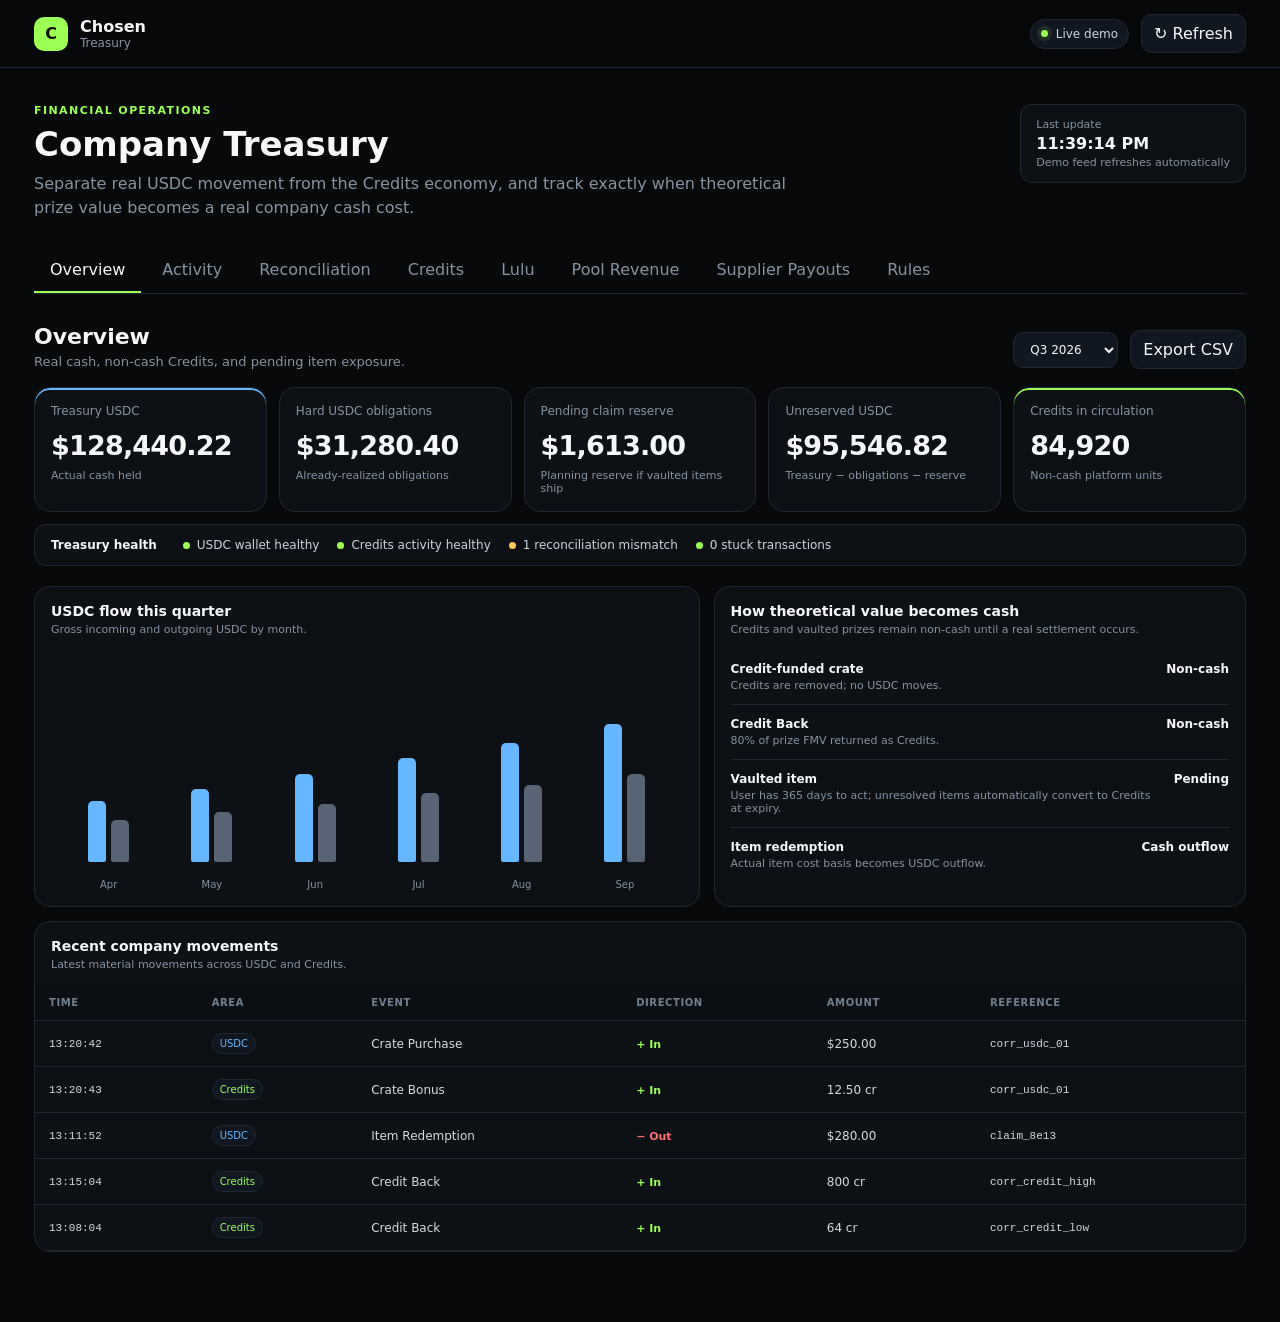
==== bootstrap.html @ 19552c27 "Serve latest treasury policy UI directly on Vercel" ====
<!doctype html>
<html lang="en">
<head>
  <meta charset="utf-8" />
  <meta name="viewport" content="width=device-width,initial-scale=1" />
  <title>Chosen Treasury</title>
  <style>html,body{margin:0;background:#07090b;color:#f5f7f9;font-family:Inter,system-ui,sans-serif}.loading{min-height:100vh;display:grid;place-items:center;color:#8793a1;font-size:14px}</style>
</head>
<body>
  <div class="loading">Loading Chosen Treasury…</div>
  <script>
    (async function () {
      const version = '20260912-3';
      const response = await fetch('/index.html?base=' + version, { cache: 'no-store' });
      if (!response.ok) throw new Error('Could not load treasury base: ' + response.status);
      let html = await response.text();
      const policy = '<scr' + 'ipt src="/policy-overrides.js?v=' + version + '"></scr' + 'ipt>';
      const fixes = '<scr' + 'ipt src="/policy-fixes.js?v=' + version + '"></scr' + 'ipt>';
      if (!html.includes('policy-overrides.js')) html = html.replace('</body>', policy + '\n' + fixes + '\n</body>');
      else if (!html.includes('policy-fixes.js')) html = html.replace('</body>', fixes + '\n</body>');
      document.open();
      document.write(html);
      document.close();
    })().catch(function (error) {
      document.body.innerHTML = '<div class="loading">Treasury failed to load: ' + String(error.message || error) + '</div>';
    });
  </script>
</body>
</html>
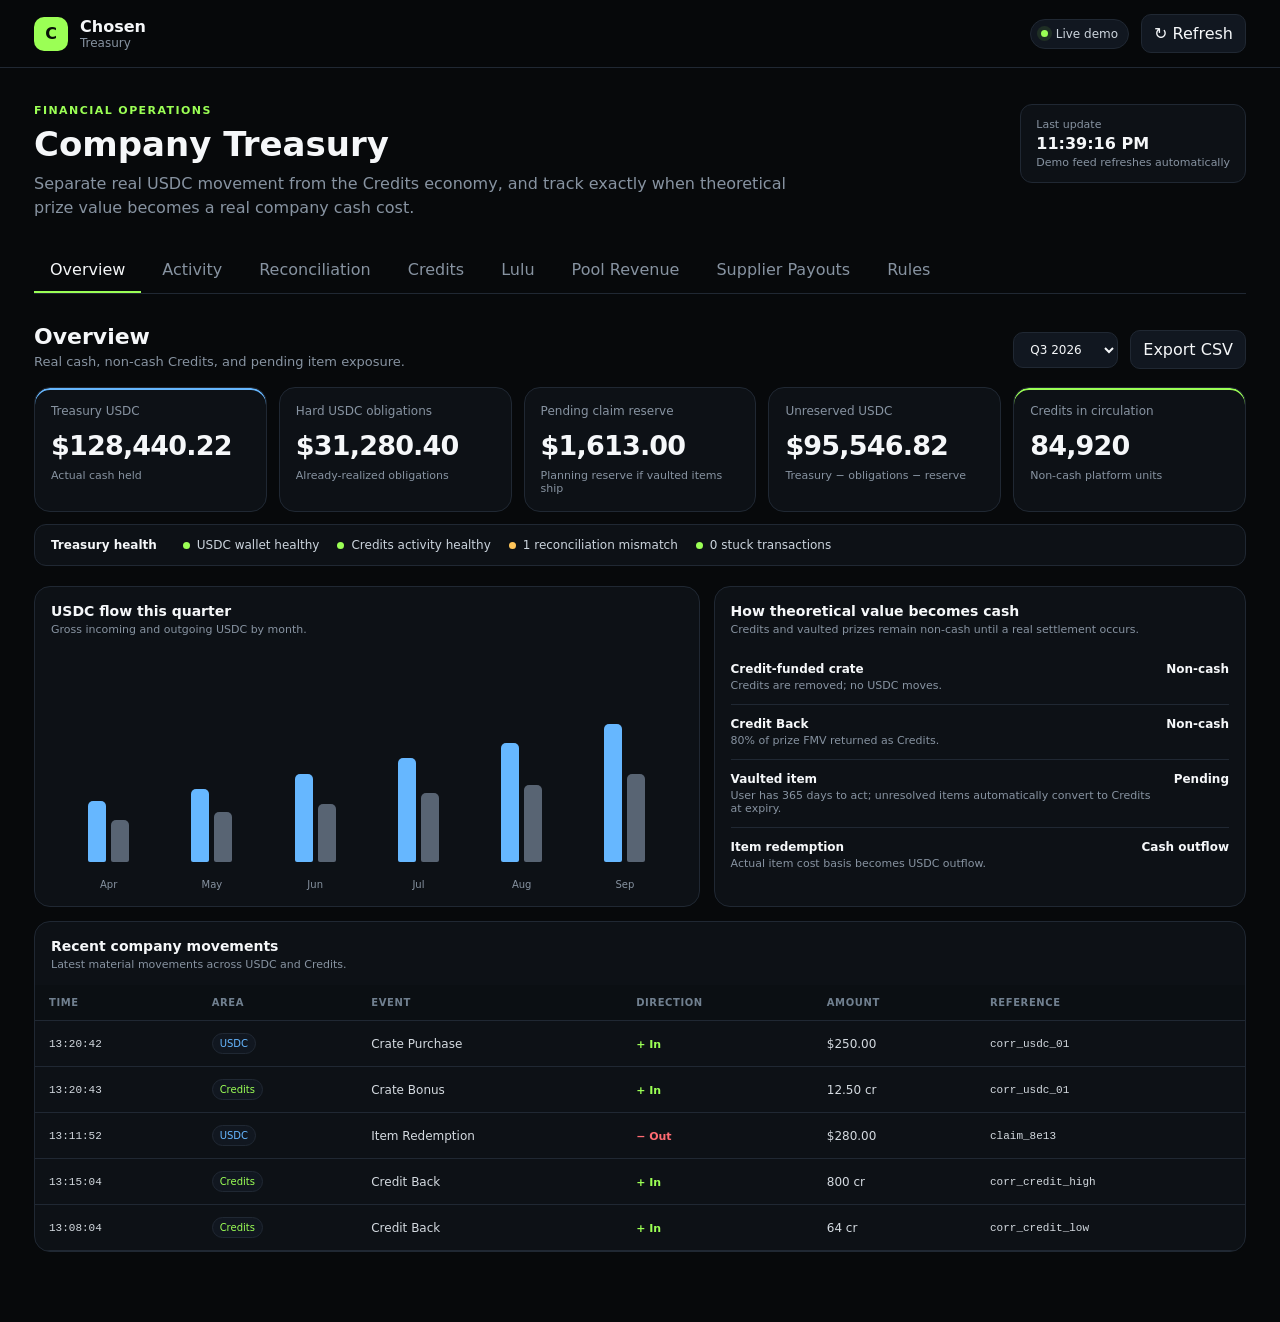
==== commit e02f6114: "Load final Auto Credit Back policy on treasury root" ====
--- a/bootstrap.html
+++ b/bootstrap.html
@@ -10,14 +10,19 @@
   <div class="loading">Loading Chosen Treasury…</div>
   <script>
     (async function () {
-      const version = '20260912-3';
+      const version = '20260912-4';
       const response = await fetch('/index.html?base=' + version, { cache: 'no-store' });
       if (!response.ok) throw new Error('Could not load treasury base: ' + response.status);
       let html = await response.text();
       const policy = '<scr' + 'ipt src="/policy-overrides.js?v=' + version + '"></scr' + 'ipt>';
       const fixes = '<scr' + 'ipt src="/policy-fixes.js?v=' + version + '"></scr' + 'ipt>';
-      if (!html.includes('policy-overrides.js')) html = html.replace('</body>', policy + '\n' + fixes + '\n</body>');
-      else if (!html.includes('policy-fixes.js')) html = html.replace('</body>', fixes + '\n</body>');
+      const autoCredit = '<scr' + 'ipt src="/auto-credit-back-final.js?v=' + version + '"></scr' + 'ipt>';
+      if (!html.includes('policy-overrides.js')) {
+        html = html.replace('</body>', policy + '\n' + fixes + '\n' + autoCredit + '\n</body>');
+      } else {
+        if (!html.includes('policy-fixes.js')) html = html.replace('</body>', fixes + '\n</body>');
+        if (!html.includes('auto-credit-back-final.js')) html = html.replace('</body>', autoCredit + '\n</body>');
+      }
       document.open();
       document.write(html);
       document.close();
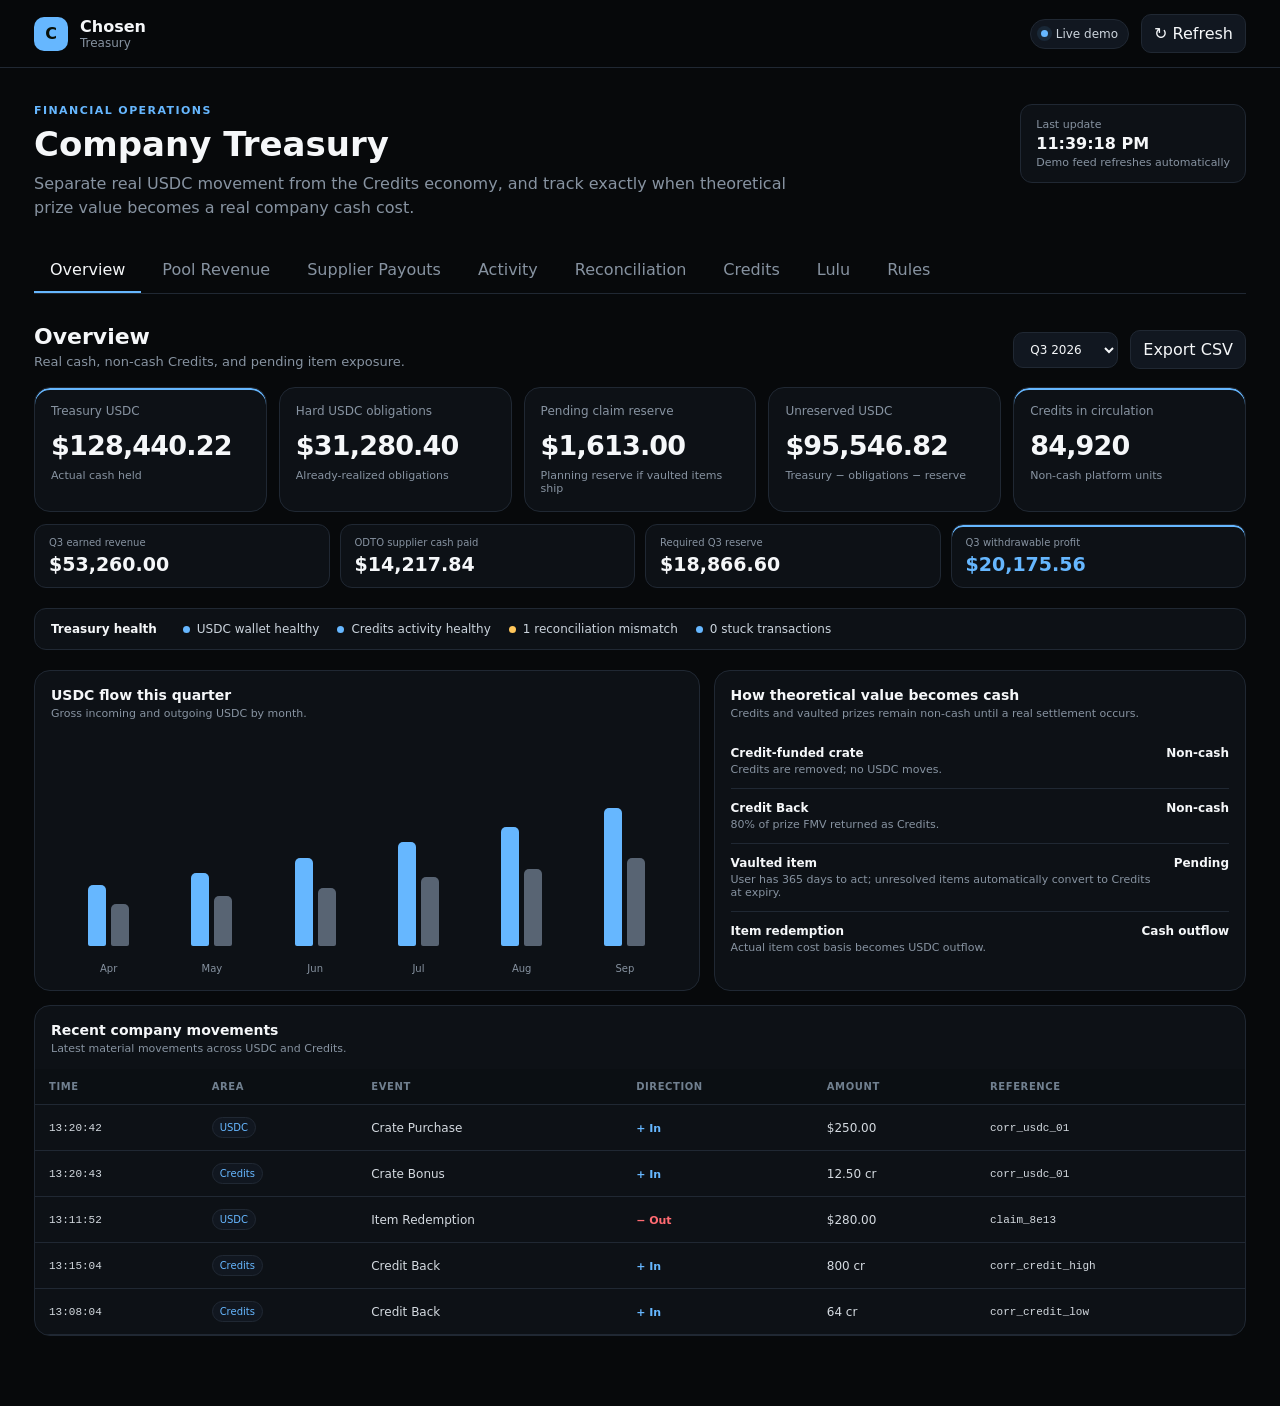
==== commit 5368e88d: "Load ODTO supplier and quarterly profit model" ====
--- a/bootstrap.html
+++ b/bootstrap.html
@@ -10,18 +10,20 @@
   <div class="loading">Loading Chosen Treasury…</div>
   <script>
     (async function () {
-      const version = '20260912-4';
+      const version = '20260912-5';
       const response = await fetch('/index.html?base=' + version, { cache: 'no-store' });
       if (!response.ok) throw new Error('Could not load treasury base: ' + response.status);
       let html = await response.text();
       const policy = '<scr' + 'ipt src="/policy-overrides.js?v=' + version + '"></scr' + 'ipt>';
       const fixes = '<scr' + 'ipt src="/policy-fixes.js?v=' + version + '"></scr' + 'ipt>';
       const autoCredit = '<scr' + 'ipt src="/auto-credit-back-final.js?v=' + version + '"></scr' + 'ipt>';
+      const finance = '<scr' + 'ipt src="/finance-live-data.js?v=' + version + '"></scr' + 'ipt>';
       if (!html.includes('policy-overrides.js')) {
-        html = html.replace('</body>', policy + '\n' + fixes + '\n' + autoCredit + '\n</body>');
+        html = html.replace('</body>', policy + '\n' + fixes + '\n' + autoCredit + '\n' + finance + '\n</body>');
       } else {
         if (!html.includes('policy-fixes.js')) html = html.replace('</body>', fixes + '\n</body>');
         if (!html.includes('auto-credit-back-final.js')) html = html.replace('</body>', autoCredit + '\n</body>');
+        if (!html.includes('finance-live-data.js')) html = html.replace('</body>', finance + '\n</body>');
       }
       document.open();
       document.write(html);
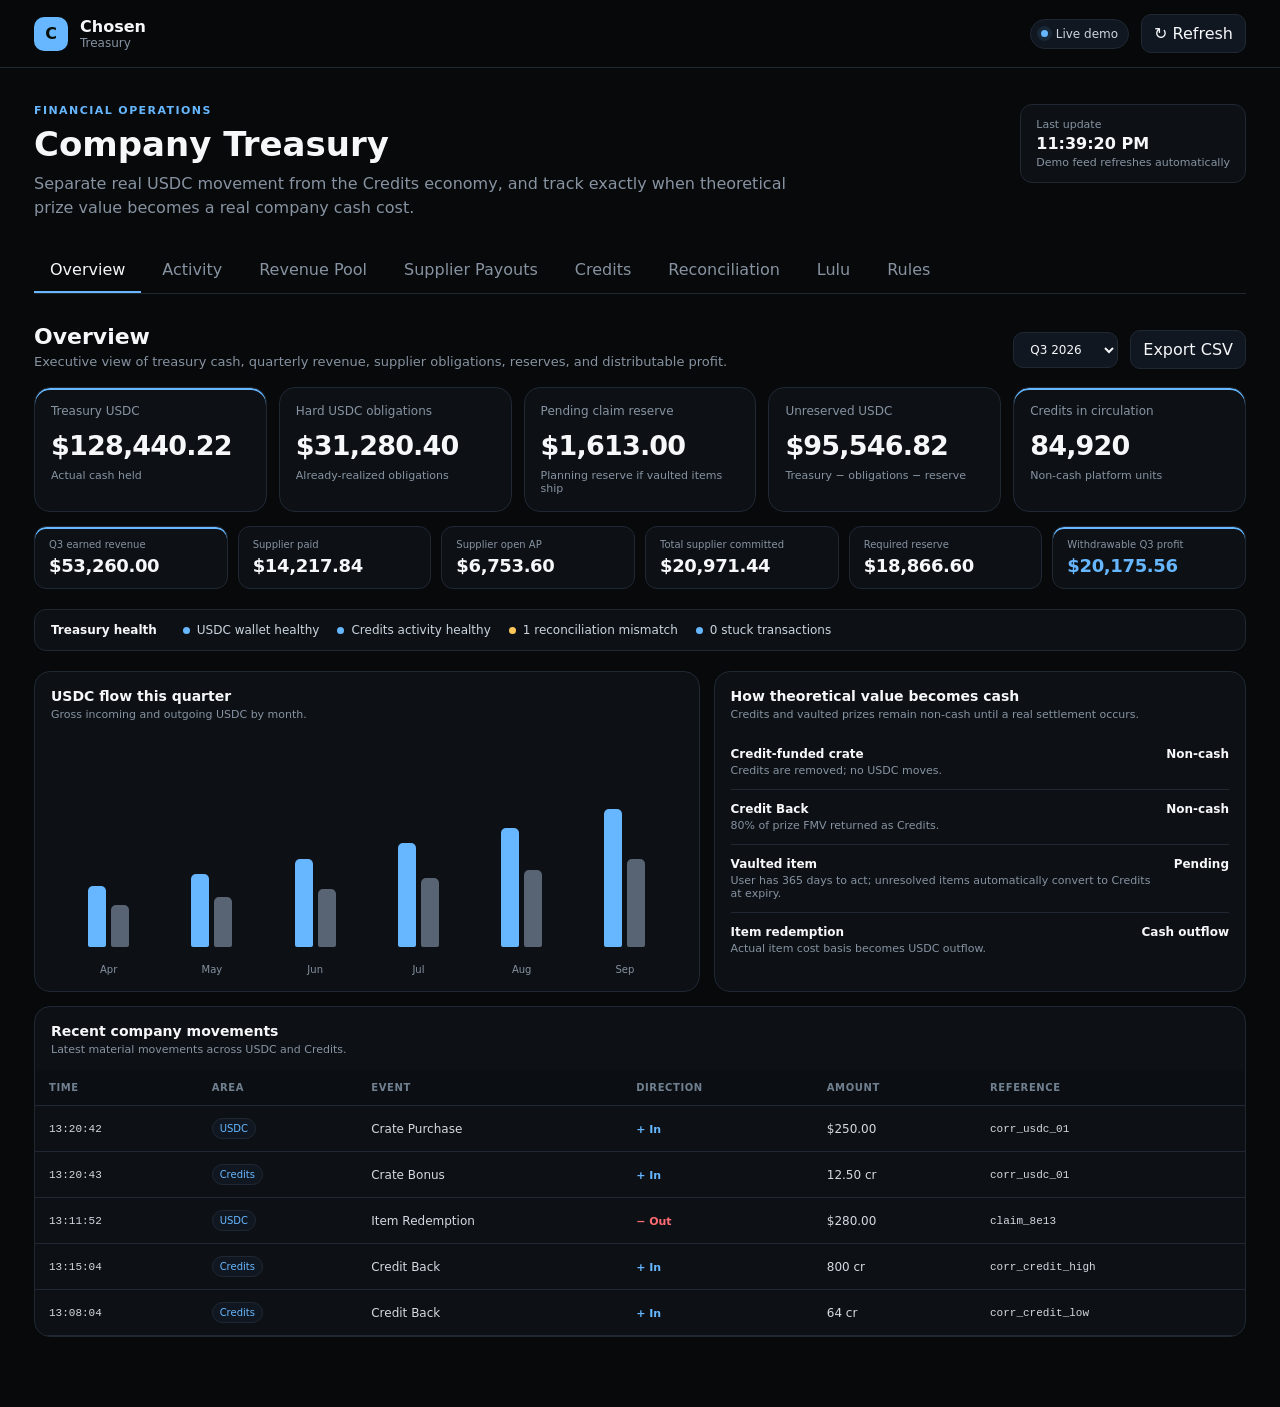
==== commit 7d4b823e: "Load final dashboard structure after finance model" ====
--- a/bootstrap.html
+++ b/bootstrap.html
@@ -10,7 +10,7 @@
   <div class="loading">Loading Chosen Treasury…</div>
   <script>
     (async function () {
-      const version = '20260912-5';
+      const version = '20260912-6';
       const response = await fetch('/index.html?base=' + version, { cache: 'no-store' });
       if (!response.ok) throw new Error('Could not load treasury base: ' + response.status);
       let html = await response.text();
@@ -18,12 +18,14 @@
       const fixes = '<scr' + 'ipt src="/policy-fixes.js?v=' + version + '"></scr' + 'ipt>';
       const autoCredit = '<scr' + 'ipt src="/auto-credit-back-final.js?v=' + version + '"></scr' + 'ipt>';
       const finance = '<scr' + 'ipt src="/finance-live-data.js?v=' + version + '"></scr' + 'ipt>';
+      const structure = '<scr' + 'ipt src="/dashboard-structure.js?v=' + version + '"></scr' + 'ipt>';
       if (!html.includes('policy-overrides.js')) {
-        html = html.replace('</body>', policy + '\n' + fixes + '\n' + autoCredit + '\n' + finance + '\n</body>');
+        html = html.replace('</body>', policy + '\n' + fixes + '\n' + autoCredit + '\n' + finance + '\n' + structure + '\n</body>');
       } else {
         if (!html.includes('policy-fixes.js')) html = html.replace('</body>', fixes + '\n</body>');
         if (!html.includes('auto-credit-back-final.js')) html = html.replace('</body>', autoCredit + '\n</body>');
         if (!html.includes('finance-live-data.js')) html = html.replace('</body>', finance + '\n</body>');
+        if (!html.includes('dashboard-structure.js')) html = html.replace('</body>', structure + '\n</body>');
       }
       document.open();
       document.write(html);
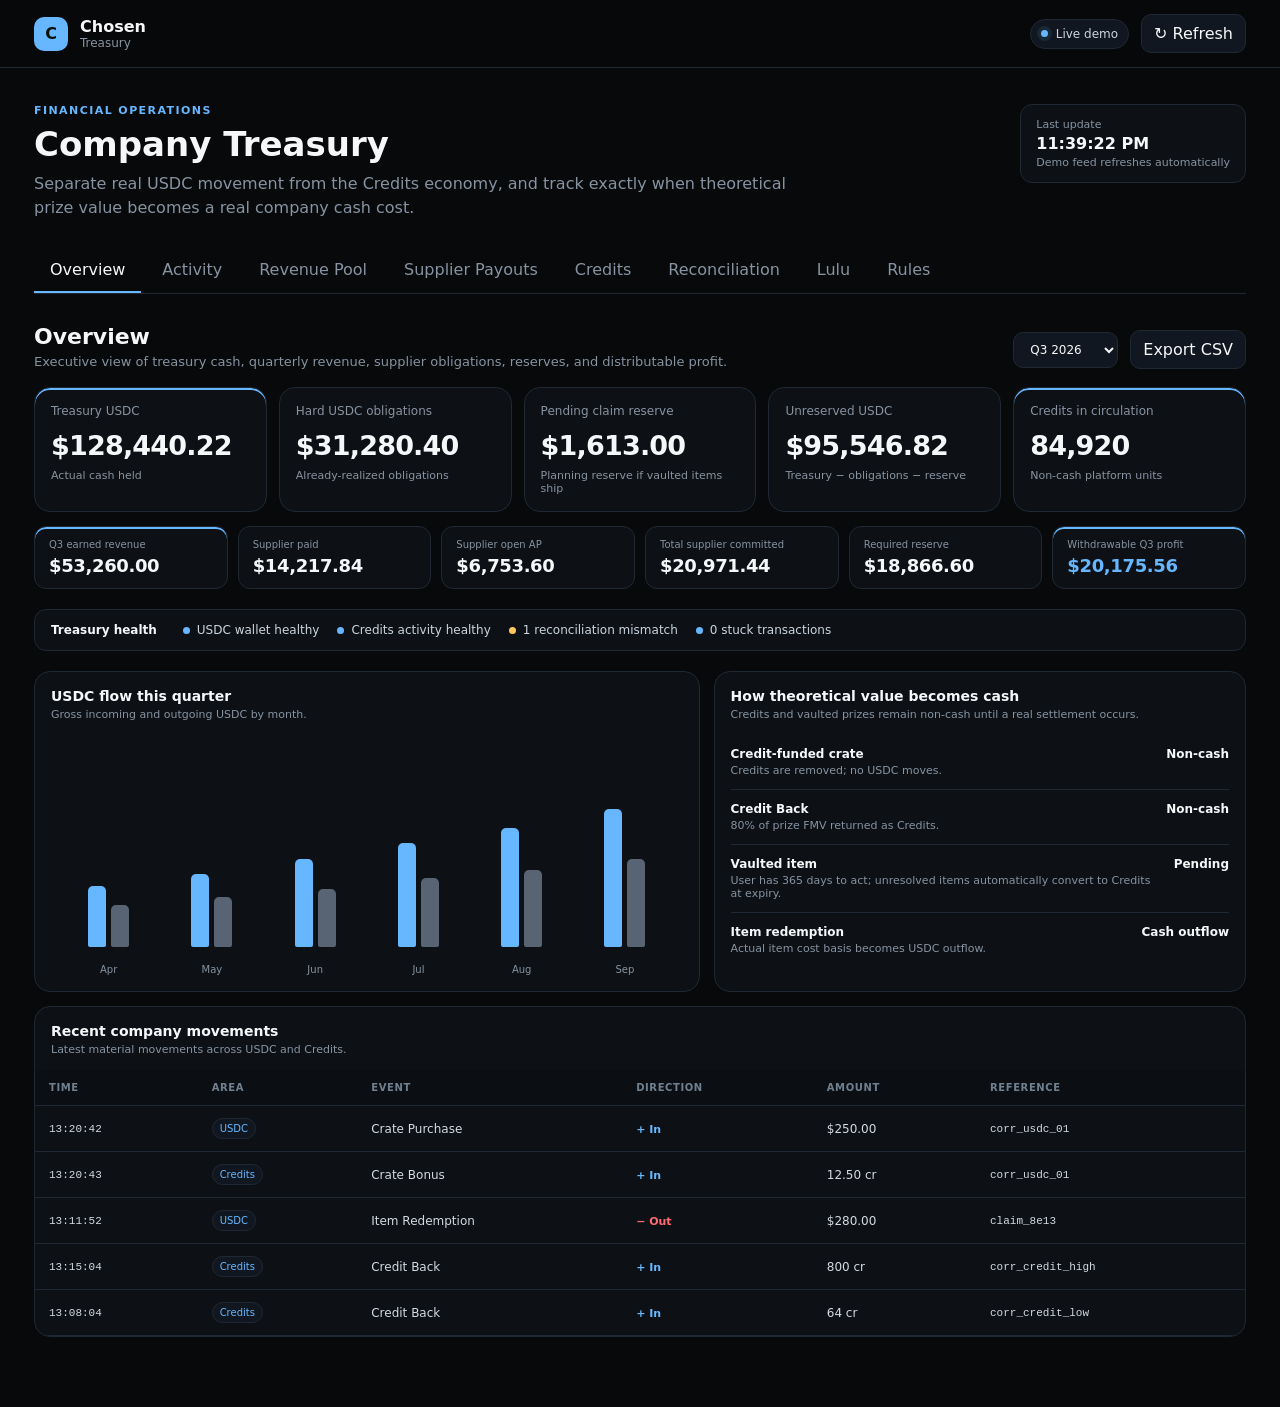
==== commit 87cc0219: "Bump treasury bootstrap asset version" ====
--- a/bootstrap.html
+++ b/bootstrap.html
@@ -10,7 +10,7 @@
   <div class="loading">Loading Chosen Treasury…</div>
   <script>
     (async function () {
-      const version = '20260912-6';
+      const version = '20260912-7';
       const response = await fetch('/index.html?base=' + version, { cache: 'no-store' });
       if (!response.ok) throw new Error('Could not load treasury base: ' + response.status);
       let html = await response.text();
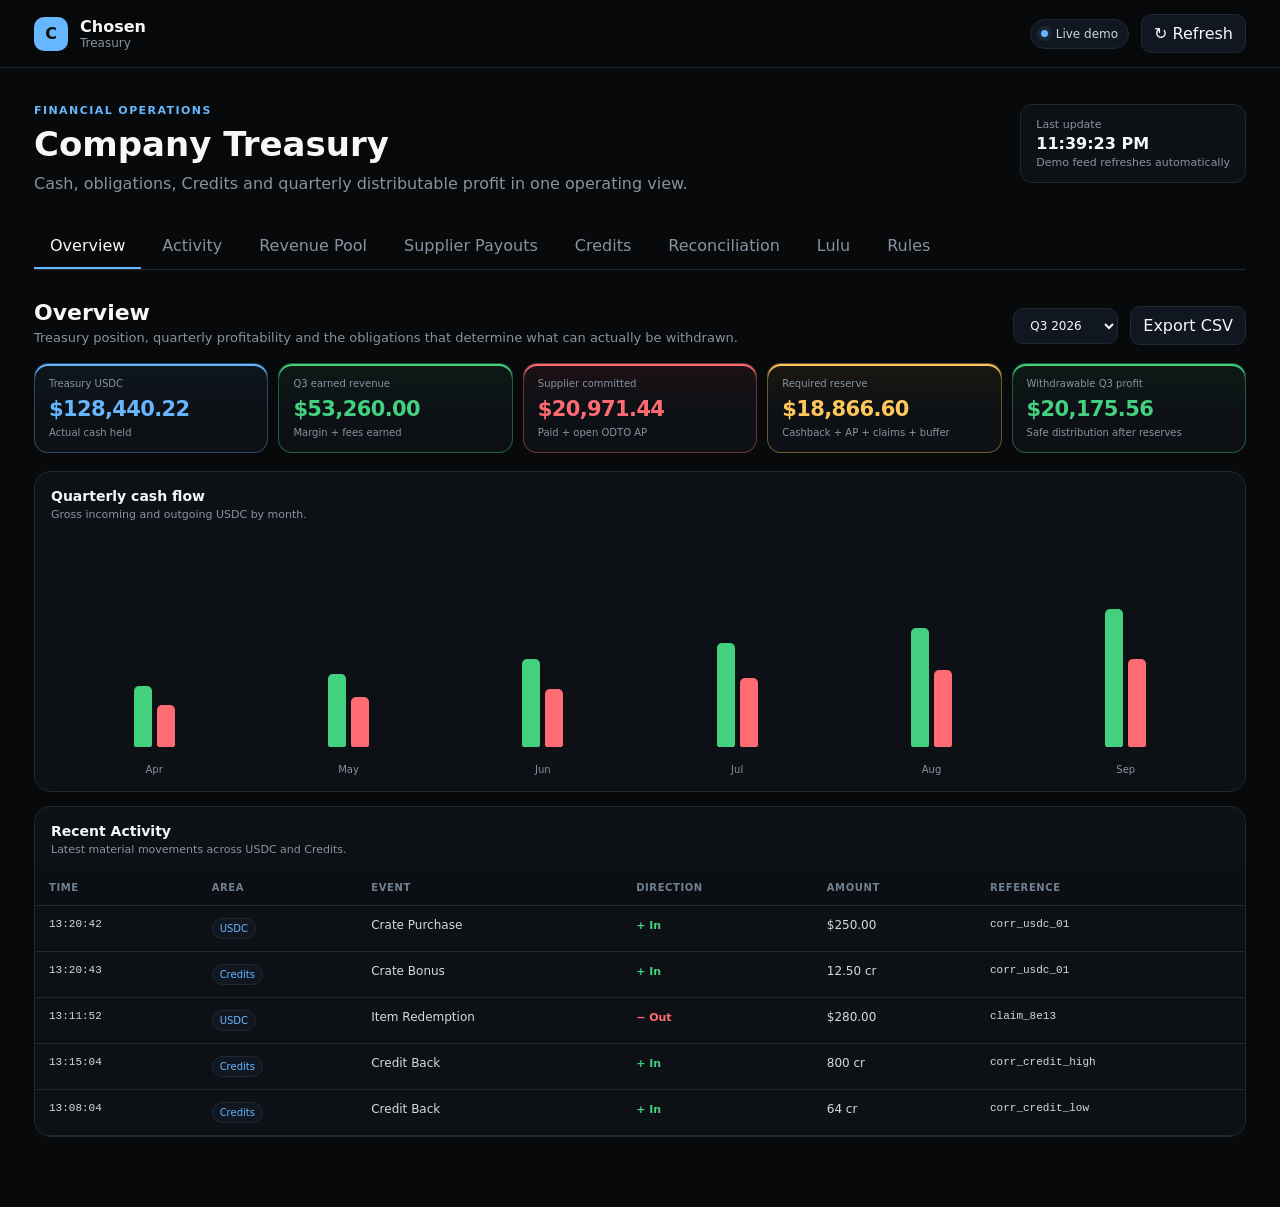
==== commit 82674e45: "Remove duplicate legacy overlays from treasury bootstrap" ====
--- a/bootstrap.html
+++ b/bootstrap.html
@@ -10,23 +10,10 @@
   <div class="loading">Loading Chosen Treasury…</div>
   <script>
     (async function () {
-      const version = '20260912-7';
+      const version = '20260912-8';
       const response = await fetch('/index.html?base=' + version, { cache: 'no-store' });
       if (!response.ok) throw new Error('Could not load treasury base: ' + response.status);
-      let html = await response.text();
-      const policy = '<scr' + 'ipt src="/policy-overrides.js?v=' + version + '"></scr' + 'ipt>';
-      const fixes = '<scr' + 'ipt src="/policy-fixes.js?v=' + version + '"></scr' + 'ipt>';
-      const autoCredit = '<scr' + 'ipt src="/auto-credit-back-final.js?v=' + version + '"></scr' + 'ipt>';
-      const finance = '<scr' + 'ipt src="/finance-live-data.js?v=' + version + '"></scr' + 'ipt>';
-      const structure = '<scr' + 'ipt src="/dashboard-structure.js?v=' + version + '"></scr' + 'ipt>';
-      if (!html.includes('policy-overrides.js')) {
-        html = html.replace('</body>', policy + '\n' + fixes + '\n' + autoCredit + '\n' + finance + '\n' + structure + '\n</body>');
-      } else {
-        if (!html.includes('policy-fixes.js')) html = html.replace('</body>', fixes + '\n</body>');
-        if (!html.includes('auto-credit-back-final.js')) html = html.replace('</body>', autoCredit + '\n</body>');
-        if (!html.includes('finance-live-data.js')) html = html.replace('</body>', finance + '\n</body>');
-        if (!html.includes('dashboard-structure.js')) html = html.replace('</body>', structure + '\n</body>');
-      }
+      const html = await response.text();
       document.open();
       document.write(html);
       document.close();
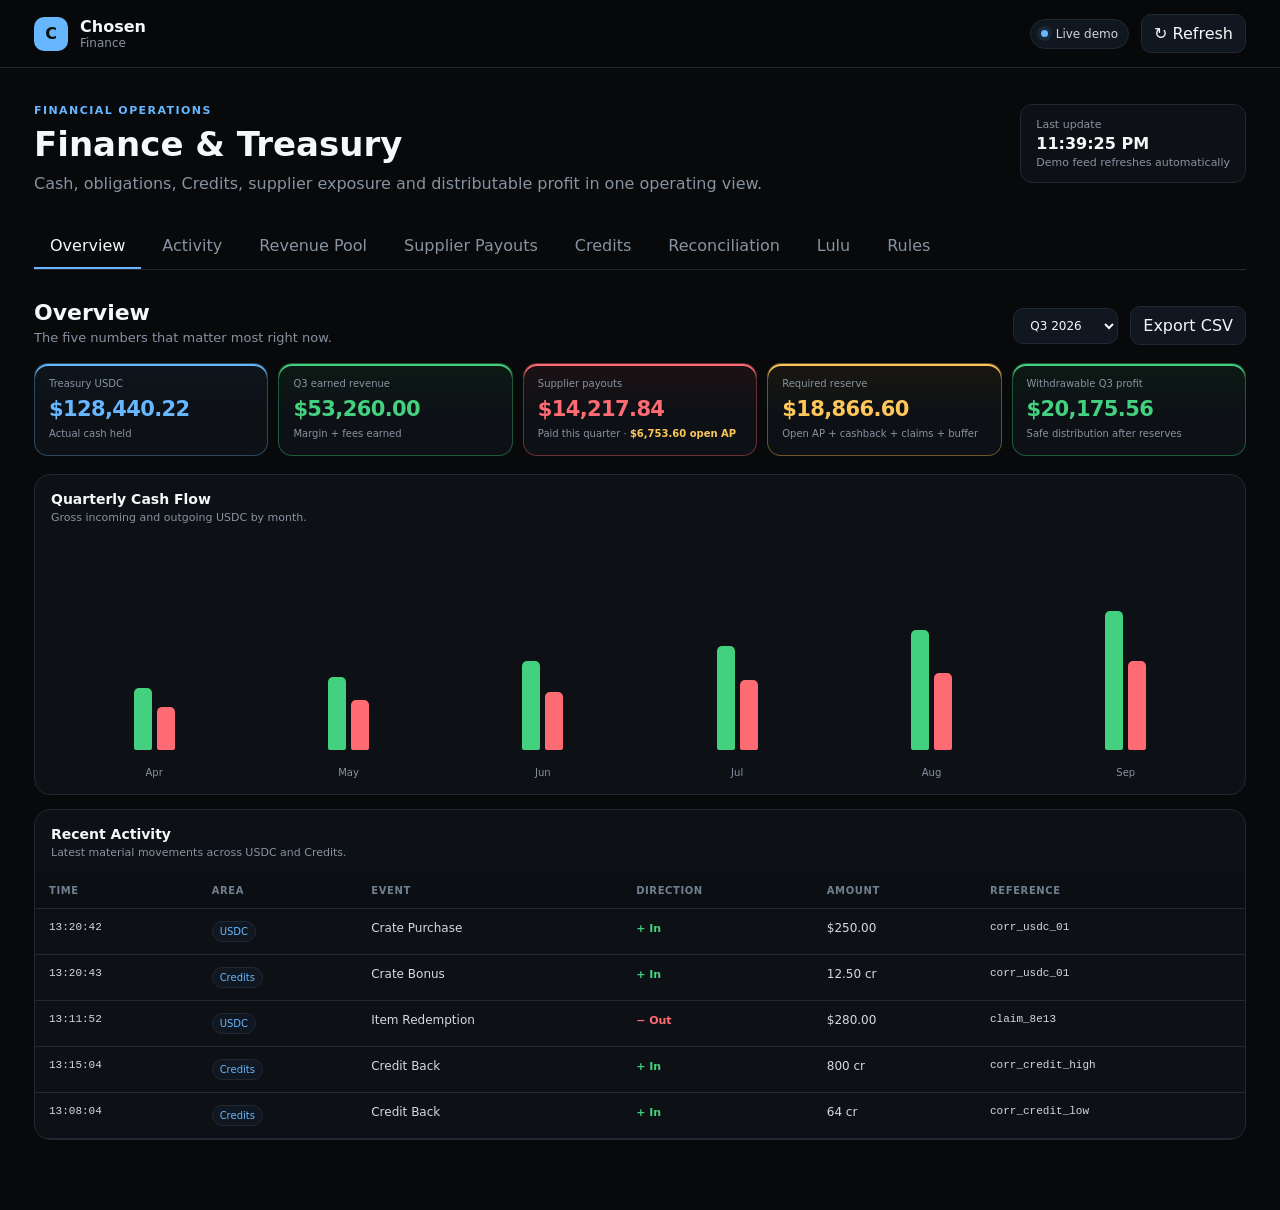
==== commit c7f9aa7a: "Rename bootstrap fallback to Chosen Finance" ====
--- a/bootstrap.html
+++ b/bootstrap.html
@@ -3,22 +3,22 @@
 <head>
   <meta charset="utf-8" />
   <meta name="viewport" content="width=device-width,initial-scale=1" />
-  <title>Chosen Treasury</title>
+  <title>Chosen Finance</title>
   <style>html,body{margin:0;background:#07090b;color:#f5f7f9;font-family:Inter,system-ui,sans-serif}.loading{min-height:100vh;display:grid;place-items:center;color:#8793a1;font-size:14px}</style>
 </head>
 <body>
-  <div class="loading">Loading Chosen Treasury…</div>
+  <div class="loading">Loading Chosen Finance…</div>
   <script>
     (async function () {
-      const version = '20260912-8';
+      const version = '20260912-9';
       const response = await fetch('/index.html?base=' + version, { cache: 'no-store' });
-      if (!response.ok) throw new Error('Could not load treasury base: ' + response.status);
+      if (!response.ok) throw new Error('Could not load finance base: ' + response.status);
       const html = await response.text();
       document.open();
       document.write(html);
       document.close();
     })().catch(function (error) {
-      document.body.innerHTML = '<div class="loading">Treasury failed to load: ' + String(error.message || error) + '</div>';
+      document.body.innerHTML = '<div class="loading">Finance failed to load: ' + String(error.message || error) + '</div>';
     });
   </script>
 </body>
